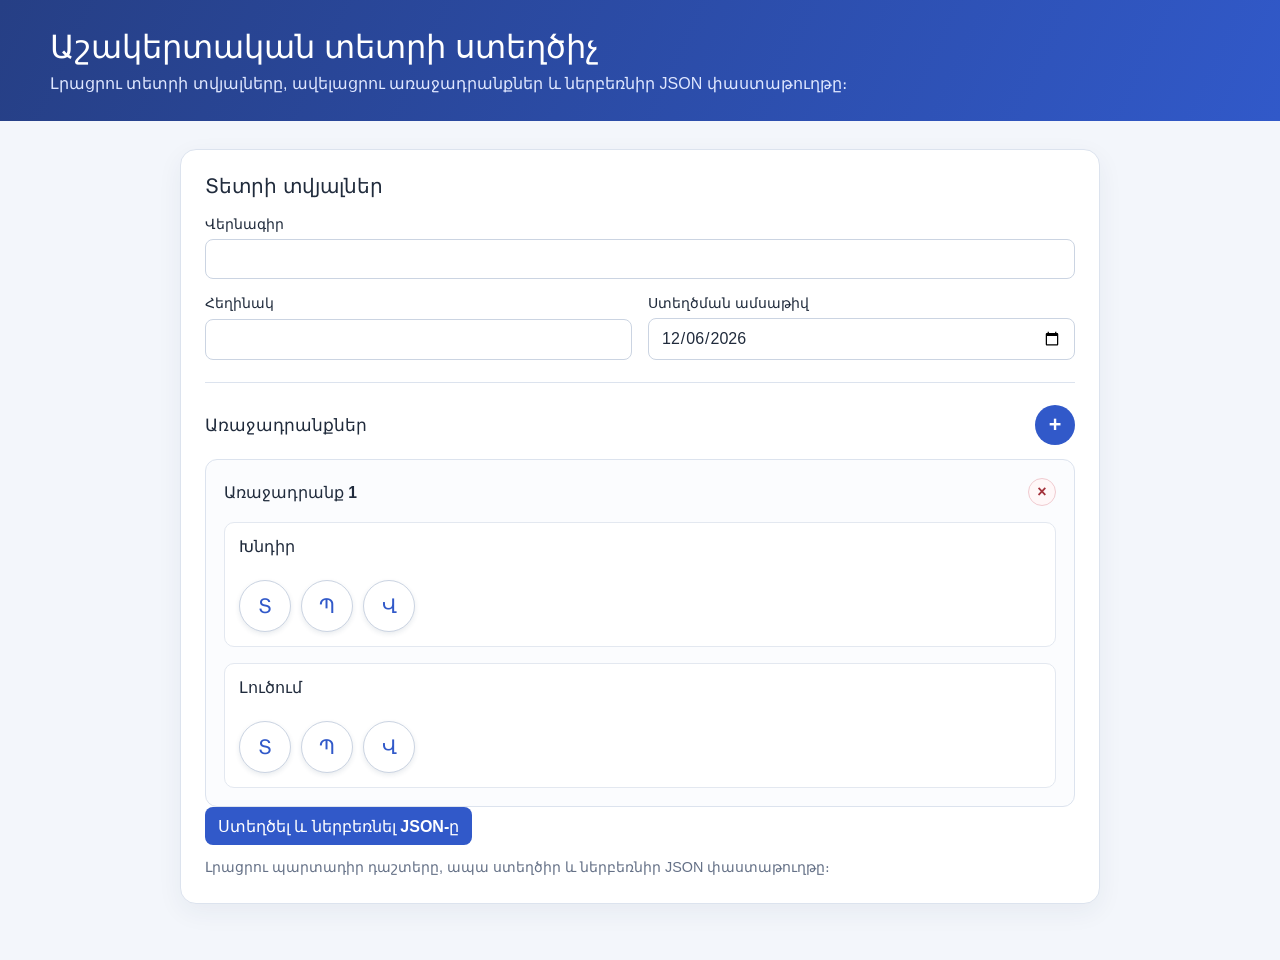
==== experiments/workbook/index.html @ 8682c71c "երկու փորձնական պրոյեկտ" ====
<!doctype html>
<html lang="hy">
<head>
  <meta charset="utf-8">
  <meta name="viewport" content="width=device-width, initial-scale=1">
  <title>Աշակերտական տետրերի ստեղծիչ</title>
  <style>
    :root {
      color-scheme: light;
      font-family: "Segoe UI", Arial, sans-serif;
      color: #202b3c;
      background: #f3f6fb;
      font-synthesis: none;
      text-rendering: optimizeLegibility;
      --blue: #3159c9;
      --blue-dark: #2346a8;
      --line: #dce3ee;
      --muted: #657187;
    }

    * {
      box-sizing: border-box;
    }

    body {
      min-width: 320px;
      margin: 0;
    }

    button,
    input,
    textarea {
      font: inherit;
    }

    button {
      cursor: pointer;
    }

    .topbar {
      padding: 28px max(24px, calc((100% - 1180px) / 2));
      color: white;
      background: linear-gradient(115deg, #263f85, #3159c9);
    }

    .topbar h1 {
      margin: 0;
      font-size: clamp(1.4rem, 3vw, 2rem);
    }

    .topbar p {
      margin: 8px 0 0;
      color: #dfe7ff;
    }

    main {
      display: grid;
      grid-template-columns: minmax(0, 1fr);
      gap: 24px;
      width: min(920px, calc(100% - 40px));
      margin: 28px auto 56px;
      align-items: start;
    }

    .editor {
      min-width: 0;
      padding: 24px;
      border: 1px solid var(--line);
      border-radius: 16px;
      background: white;
      box-shadow: 0 8px 26px rgb(34 54 93 / 6%);
    }

    h2,
    h3,
    h4,
    p {
      margin-top: 0;
    }

    h2 {
      margin-bottom: 18px;
      font-size: 1.25rem;
    }

    h3 {
      margin-bottom: 14px;
      font-size: 1.05rem;
    }

    h4 {
      margin-bottom: 12px;
      font-size: .98rem;
    }

    .metadata {
      display: grid;
      grid-template-columns: 1fr 1fr;
      gap: 16px;
      padding-bottom: 22px;
      border-bottom: 1px solid var(--line);
    }

    .field {
      display: grid;
      gap: 7px;
    }

    .field-full {
      grid-column: 1 / -1;
    }

    label,
    .field-label {
      font-size: .9rem;
      font-weight: 650;
    }

    input,
    textarea {
      width: 100%;
      min-width: 0;
      padding: 10px 12px;
      border: 1px solid #cbd4e2;
      border-radius: 8px;
      color: inherit;
      background: white;
    }

    input:focus,
    textarea:focus,
    button:focus-visible {
      outline: 3px solid rgb(49 89 201 / 22%);
      outline-offset: 1px;
      border-color: var(--blue);
    }

    textarea {
      min-height: 84px;
      resize: vertical;
    }

    .assignments-heading,
    .assignment-heading,
    .section-heading,
    .block-heading,
    .output-heading,
    .grid-tools {
      display: flex;
      align-items: center;
      justify-content: space-between;
      gap: 12px;
    }

    .assignments-heading {
      margin: 22px 0 14px;
    }

    .assignments-heading h3,
    .assignment-heading h4,
    .section-heading h4,
    .output-heading h2 {
      margin: 0;
    }

    .assignment-list,
    .assignment-sections,
    .block-list {
      display: grid;
      gap: 16px;
    }

    .assignment-card {
      padding: 18px;
      border: 1px solid var(--line);
      border-radius: 12px;
      background: #fbfcfe;
    }

    .assignment-heading {
      margin-bottom: 16px;
    }

    .assignment-sections {
      grid-template-columns: 1fr;
    }

    .content-section {
      min-width: 0;
      padding: 14px;
      border: 1px solid #e3e8f0;
      border-radius: 10px;
      background: white;
    }

    .section-heading {
      flex-wrap: wrap;
      margin-bottom: 12px;
    }

    .add-block-tools {
      display: flex;
      gap: 10px;
      margin-top: 12px;
    }

    .add-block-button {
      width: 52px;
      height: 52px;
      padding: 0;
      border: 1px solid #cbd4e2;
      border-radius: 50%;
      color: var(--blue);
      background: white;
      font-size: 1.25rem;
      font-weight: 750;
      box-shadow: 0 2px 5px rgb(34 54 93 / 10%);
    }

    .add-block-button:hover {
      border-color: var(--blue);
      background: #f1f5ff;
      box-shadow: 0 4px 9px rgb(34 54 93 / 16%);
    }

    .content-block {
      padding: 12px;
      border: 1px solid #e2e7ef;
      border-radius: 9px;
      background: #fbfcff;
    }

    .content-block-text {
      display: flex;
      align-items: flex-start;
      gap: 8px;
    }

    .content-block-text textarea {
      flex: 1;
    }

    .content-block-squared {
      position: relative;
      padding-top: 44px;
    }

    .content-block-squared-remove {
      position: absolute;
      top: 10px;
      right: 10px;
    }

    .content-block-image {
      display: flex;
      align-items: flex-start;
      gap: 8px;
    }

    .content-block-image-preview {
      flex: 1;
      width: 100%;
      max-height: 280px;
      border-radius: 6px;
      object-fit: contain;
      object-position: left top;
    }

    .block-heading {
      margin-bottom: 10px;
      color: var(--muted);
      font-size: .85rem;
      font-weight: 650;
    }

    .grid-tools {
      justify-content: flex-start;
      flex-wrap: wrap;
      gap: 6px;
      margin-top: 10px;
    }

    .grid-tool-button {
      width: 28px;
      min-height: 28px;
      padding: 0;
      border-radius: 6px;
      font-size: 1rem;
      line-height: 1;
    }

    .grid-scroll {
      max-width: 100%;
      overflow-x: auto;
      padding-bottom: 2px;
    }

    .grid-row {
      display: contents;
    }

    .grid-row input {
      width: 6mm;
      min-width: 6mm;
      height: 6mm;
      min-height: 6mm;
      padding: 0;
      border: 0;
      border-right: 1px solid #cbd4e2;
      border-bottom: 1px solid #cbd4e2;
      border-radius: 0;
      background: white;
      text-align: center;
    }

    .button {
      display: inline-flex;
      min-height: 38px;
      align-items: center;
      justify-content: center;
      gap: 7px;
      padding: 8px 12px;
      border: 1px solid transparent;
      border-radius: 8px;
      font-weight: 650;
      transition: background .15s ease, border-color .15s ease;
    }

    .button-primary {
      color: white;
      background: var(--blue);
    }

    .button-primary:hover {
      background: var(--blue-dark);
    }

    .add-assignment-button {
      width: 40px;
      min-height: 40px;
      padding: 0;
      border-radius: 50%;
      font-size: 1.35rem;
      line-height: 1;
    }

    .button-secondary {
      color: #34425b;
      border-color: #cbd4e2;
      background: white;
    }

    .button-secondary:hover {
      border-color: #8d9bb2;
      background: #f6f8fc;
    }

    .button-danger {
      color: #a3313a;
      border-color: #f0cbd0;
      background: #fff7f8;
    }

    .button-danger:hover {
      background: #ffedef;
    }

    .button-small {
      min-height: 32px;
      padding: 5px 9px;
      font-size: .83rem;
    }

    .remove-block-button {
      width: 28px;
      min-height: 28px;
      padding: 0;
      border-radius: 50%;
      font-size: 1rem;
      line-height: 1;
    }

    .button:disabled {
      cursor: not-allowed;
      opacity: .5;
    }

    .status {
      color: var(--muted);
      font-size: .9rem;
      line-height: 1.5;
    }

    .status {
      min-height: 22px;
      margin: 12px 0 0;
    }

    .status-error {
      color: #a3313a;
    }

    .status-success {
      color: #24744d;
    }

    @media (max-width: 860px) {
      main {
        grid-template-columns: 1fr;
      }
    }

    @media (max-width: 560px) {
      main {
        width: min(100% - 24px, 520px);
        margin-top: 16px;
      }

      .topbar {
        padding: 22px 16px;
      }

      .editor {
        padding: 17px;
      }

      .metadata,
      .assignment-sections {
        grid-template-columns: 1fr;
      }

      .field-full {
        grid-column: auto;
      }
    }
  </style>
</head>
<body>
  <header class="topbar">
    <h1>Աշակերտական տետրի ստեղծիչ</h1>
    <p>Լրացրու տետրի տվյալները, ավելացրու առաջադրանքներ և ներբեռնիր JSON փաստաթուղթը։</p>
  </header>

  <main>
    <form class="editor" id="workbook-form">
      <h2>Տետրի տվյալներ</h2>
      <div class="metadata">
        <div class="field field-full">
          <label for="workbook-title">Վերնագիր</label>
          <input id="workbook-title" name="title" type="text" required>
        </div>
        <div class="field">
          <label for="workbook-author">Հեղինակ</label>
          <input id="workbook-author" name="author" type="text" required>
        </div>
        <div class="field">
          <label for="workbook-date">Ստեղծման ամսաթիվ</label>
          <input id="workbook-date" name="created-at" type="date" required>
        </div>
      </div>

      <div class="assignments-heading">
        <h3>Առաջադրանքներ</h3>
        <button class="button button-primary add-assignment-button" id="add-assignment" type="button" aria-label="Ավելացնել առաջադրանք" title="Ավելացնել առաջադրանք">+</button>
      </div>
      <div class="assignment-list" id="assignment-list"></div>
      <button class="button button-primary" type="submit">Ստեղծել և ներբեռնել JSON-ը</button>
      <p class="status" id="status" aria-live="polite">Լրացրու պարտադիր դաշտերը, ապա ստեղծիր և ներբեռնիր JSON փաստաթուղթը։</p>
    </form>
  </main>

  <script>
    const form = document.querySelector("#workbook-form");
    const assignmentList = document.querySelector("#assignment-list");
    const status = document.querySelector("#status");

    function makeButton(text, className, onClick, type = "button") {
      const button = document.createElement("button");
      button.type = type;
      button.className = className;
      button.textContent = text;
      if (onClick) button.addEventListener("click", onClick);
      return button;
    }

    function updateAssignmentNumbers() {
      assignmentList.querySelectorAll(".assignment-card").forEach((card, index) => {
        card.querySelector(".assignment-number").textContent = `Առաջադրանք ${index + 1}`;
      });
    }

    function createGridCell(rowIndex, columnIndex) {
      const input = document.createElement("input");
      input.type = "text";
      input.maxLength = 1;
      input.autocomplete = "off";
      input.setAttribute("aria-label", `Տող ${rowIndex + 1}, վանդակ ${columnIndex + 1}`);
      input.addEventListener("input", () => {
        if (!input.value) return;
        const cells = [...input.closest(".grid-editor").querySelectorAll("input")];
        cells[cells.indexOf(input) + 1]?.focus();
      });
      return input;
    }

    function createSquaredEditor() {
      const editor = document.createElement("div");
      const scroll = document.createElement("div");
      scroll.className = "grid-scroll";
      const grid = document.createElement("div");
      grid.className = "grid-editor";
      grid.style.display = "grid";
      grid.style.width = "max-content";
      grid.style.borderTop = "1px solid #cbd4e2";
      grid.style.borderLeft = "1px solid #cbd4e2";
      let columnCount = 20;

      function addRow(values = []) {
        const row = document.createElement("div");
        row.className = "grid-row";
        row.setAttribute("role", "row");
        for (let column = 0; column < columnCount; column += 1) {
          const cell = createGridCell(grid.children.length, column);
          cell.value = values[column] || "";
          cell.setAttribute("role", "gridcell");
          row.append(cell);
        }
        grid.append(row);
      }

      grid.style.gridTemplateColumns = `repeat(${columnCount}, 6mm)`;
      grid.setAttribute("role", "grid");
      for (let row = 0; row < 15; row += 1) addRow();
      scroll.append(grid);

      const tools = document.createElement("div");
      tools.className = "grid-tools";
      tools.append(
        makeButton("+Տ", "button button-secondary grid-tool-button", () => addRow()),
        makeButton("−Տ", "button button-secondary grid-tool-button", () => {
          if (grid.children.length > 1) grid.lastElementChild.remove();
        }),
        makeButton("+Ս", "button button-secondary grid-tool-button", () => {
          columnCount += 1;
          grid.style.gridTemplateColumns = `repeat(${columnCount}, 6mm)`;
          grid.querySelectorAll(".grid-row").forEach((row, rowIndex) => {
            const cell = createGridCell(rowIndex, row.children.length);
            cell.setAttribute("role", "gridcell");
            row.append(cell);
          });
        }),
        makeButton("−Ս", "button button-secondary grid-tool-button", () => {
          const rows = [...grid.querySelectorAll(".grid-row")];
          if (columnCount > 1) {
            columnCount -= 1;
            grid.style.gridTemplateColumns = `repeat(${columnCount}, 6mm)`;
            rows.forEach(row => row.lastElementChild.remove());
          }
        })
      );
      ["Ավելացնել տող", "Հեռացնել վերջին տողը", "Ավելացնել սյուն", "Հեռացնել վերջին սյունը"]
        .forEach((label, index) => {
          tools.children[index].setAttribute("aria-label", label);
          tools.children[index].title = label;
        });
      editor.append(scroll, tools);
      return editor;
    }

    function createContentBlock(type, index, imageUrl) {
      const block = document.createElement("div");
      block.className = "content-block";
      block.dataset.type = type;

      const removeButton = makeButton("×", "button button-danger remove-block-button", () => block.remove());
      removeButton.setAttribute("aria-label", "Հեռացնել բլոկը");
      removeButton.title = "Հեռացնել";

      if (type === "text") {
        block.classList.add("content-block-text");
        const textarea = document.createElement("textarea");
        textarea.setAttribute("aria-label", "Տեքստի բովանդակություն");
        textarea.placeholder = "Տեքստ";
        block.append(textarea, removeButton);
        return block;
      }

      if (type === "image") {
        block.classList.add("content-block-image");
        block.dataset.url = imageUrl;
        const image = document.createElement("img");
        image.className = "content-block-image-preview";
        image.src = imageUrl;
        image.alt = "Ընտրված պատկեր";
        block.append(image, removeButton);
        return block;
      }

      block.classList.add("content-block-squared");
      removeButton.classList.add("content-block-squared-remove");
      block.append(createSquaredEditor(), removeButton);
      return block;
    }

    function openImagePicker(blocks) {
      const input = document.createElement("input");
      input.type = "file";
      input.accept = "image/*";
      input.hidden = true;
      input.setAttribute("aria-label", "Ընտրել պատկեր");
      document.body.append(input);

      input.addEventListener("cancel", () => input.remove(), { once: true });
      input.addEventListener("change", () => {
        const file = input.files[0];
        input.remove();
        if (!file) return;
        if (!file.type.startsWith("image/")) {
          status.textContent = "Ընտրիր պատկերի ֆայլ։";
          status.className = "status status-error";
          return;
        }

        const reader = new FileReader();
        reader.addEventListener("load", () => {
          if (typeof reader.result !== "string") {
            status.textContent = "Չհաջողվեց կարդալ ընտրված պատկերը։";
            status.className = "status status-error";
            return;
          }
          blocks.append(createContentBlock("image", blocks.children.length, reader.result));
          clearOutput();
        });
        reader.addEventListener("error", () => {
          status.textContent = "Չհաջողվեց կարդալ ընտրված պատկերը։";
          status.className = "status status-error";
        });
        reader.readAsDataURL(file);
      }, { once: true });
      input.click();
    }

    function createContentSection(name, title) {
      const section = document.createElement("section");
      section.className = "content-section";
      section.dataset.section = name;

      const heading = document.createElement("div");
      heading.className = "section-heading";
      const titleElement = document.createElement("h4");
      titleElement.textContent = title;
      heading.append(titleElement);

      const blocks = document.createElement("div");
      blocks.className = "block-list";
      const tools = document.createElement("div");
      tools.className = "add-block-tools";
      tools.append(
        makeButton("Տ", "add-block-button", () => blocks.append(createContentBlock("text", blocks.children.length))),
        makeButton("Պ", "add-block-button", () => openImagePicker(blocks)),
        makeButton("Վ", "add-block-button", () => blocks.append(createContentBlock("squared", blocks.children.length)))
      );
      tools.children[0].setAttribute("aria-label", "Ավելացնել տեքստային բլոկ");
      tools.children[0].title = "Տեքստ";
      tools.children[1].setAttribute("aria-label", "Ավելացնել պատկերի բլոկ");
      tools.children[1].title = "Պատկեր";
      tools.children[2].setAttribute("aria-label", "Ավելացնել վանդակավոր դաշտ");
      tools.children[2].title = "Վանդակավոր դաշտ";
      section.append(heading, blocks, tools);
      return section;
    }

    function createAssignment() {
      const card = document.createElement("article");
      card.className = "assignment-card";

      const heading = document.createElement("div");
      heading.className = "assignment-heading";
      const title = document.createElement("h4");
      title.className = "assignment-number";
      const removeButton = makeButton("×", "button button-danger remove-block-button", () => {
        card.remove();
        updateAssignmentNumbers();
      });
      removeButton.setAttribute("aria-label", "Հեռացնել առաջադրանքը");
      removeButton.title = "Հեռացնել առաջադրանքը";
      heading.append(
        title,
        removeButton
      );

      const sections = document.createElement("div");
      sections.className = "assignment-sections";
      sections.append(
        createContentSection("problem", "Խնդիր"),
        createContentSection("solution", "Լուծում")
      );
      card.append(heading, sections);
      assignmentList.append(card);
      updateAssignmentNumbers();
    }

    function clearOutput(message = "Փոփոխություններ կան․ ստեղծիր և ներբեռնիր JSON-ը։") {
      status.textContent = message;
      status.className = "status";
    }

    function collectBlocks(section) {
      return [...section.querySelector(".block-list").children].map(block => {
        const type = block.dataset.type;
        if (type === "text") {
          return { type, content: block.querySelector("textarea").value };
        }
        if (type === "image") {
          return { type, url: block.dataset.url };
        }
        const content = [...block.querySelectorAll(".grid-row")].map(row =>
          [...row.querySelectorAll("input")].map(cell => cell.value)
        );
        return { type, content };
      });
    }

    function createDocument() {
      const assignments = [...assignmentList.querySelectorAll(".assignment-card")].map(card => {
        const problemSection = card.querySelector('[data-section="problem"]');
        const solutionSection = card.querySelector('[data-section="solution"]');
        return {
          problem: collectBlocks(problemSection),
          solution: collectBlocks(solutionSection)
        };
      });

      return {
        title: form.elements.title.value,
        author: form.elements.author.value,
        "created-at": form.elements["created-at"].value,
        assignments
      };
    }

    form.addEventListener("input", () => clearOutput());
    form.addEventListener("change", () => clearOutput());

    document.querySelector("#add-assignment").addEventListener("click", () => {
      createAssignment();
      clearOutput();
    });

    form.addEventListener("submit", event => {
      event.preventDefault();
      try {
        const documentData = createDocument();
        const file = new Blob([JSON.stringify(documentData, null, 2)], {
          type: "application/json;charset=utf-8"
        });
        const link = document.createElement("a");
        const safeName = documentData.title.trim().replace(/[<>:"/\\|?*\u0000-\u001f]/g, "-") || "workbook";
        link.href = URL.createObjectURL(file);
        link.download = `${safeName}.json`;
        document.body.append(link);
        link.click();
        link.remove();
        setTimeout(() => URL.revokeObjectURL(link.href), 1000);
        status.textContent = "JSON փաստաթուղթը ստեղծվեց և ներբեռնվեց։";
        status.className = "status status-success";
      } catch (error) {
        status.textContent = error.message;
        status.className = "status status-error";
      }
    });

    const localDate = new Date();
    const year = localDate.getFullYear();
    const month = String(localDate.getMonth() + 1).padStart(2, "0");
    const day = String(localDate.getDate()).padStart(2, "0");
    form.elements["created-at"].value = `${year}-${month}-${day}`;
    createAssignment();
  </script>
</body>
</html>
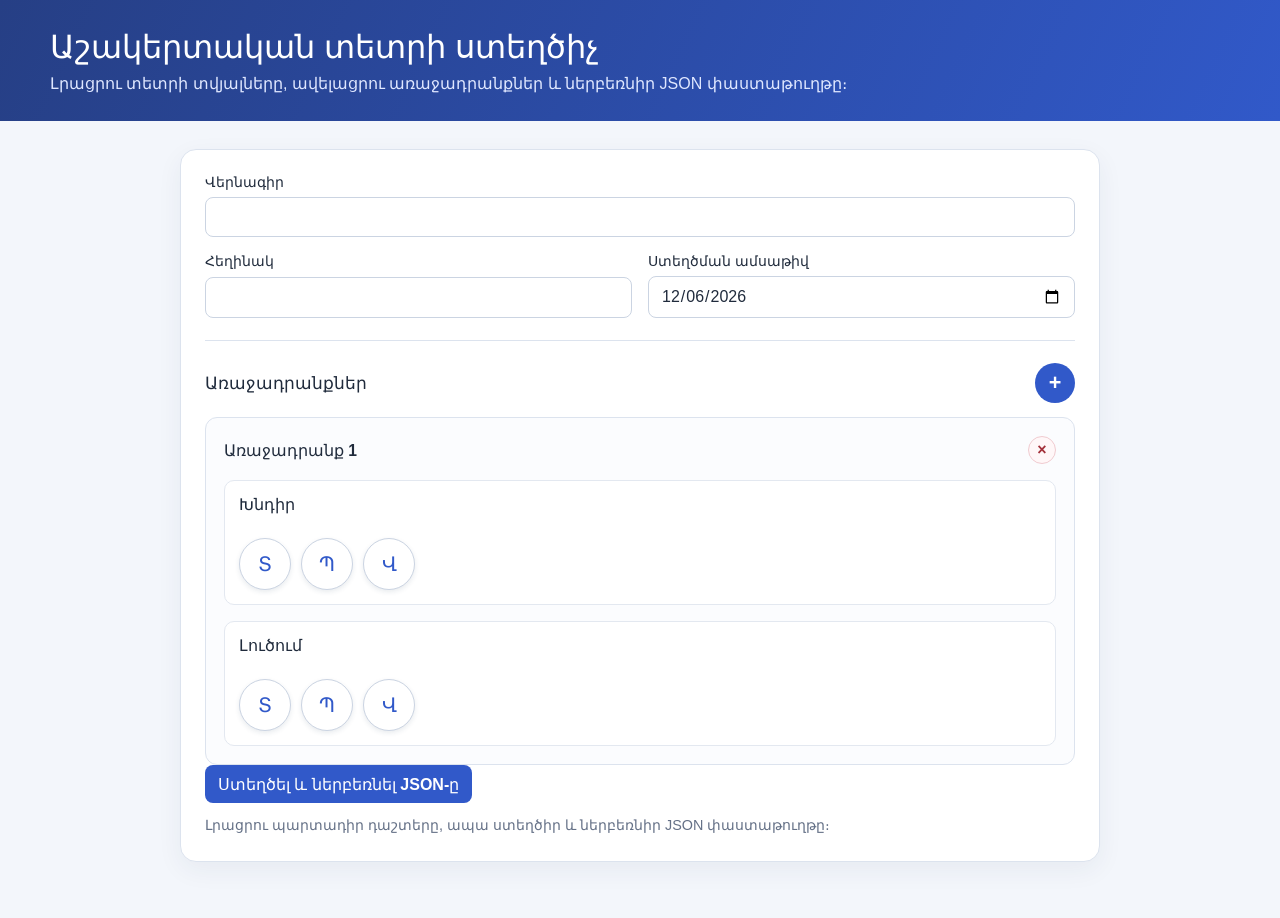
==== commit b5a9d887: "փոքր ուղղումներ" ====
--- a/experiments/workbook/index.html
+++ b/experiments/workbook/index.html
@@ -443,7 +443,6 @@
 
   <main>
     <form class="editor" id="workbook-form">
-      <h2>Տետրի տվյալներ</h2>
       <div class="metadata">
         <div class="field field-full">
           <label for="workbook-title">Վերնագիր</label>
